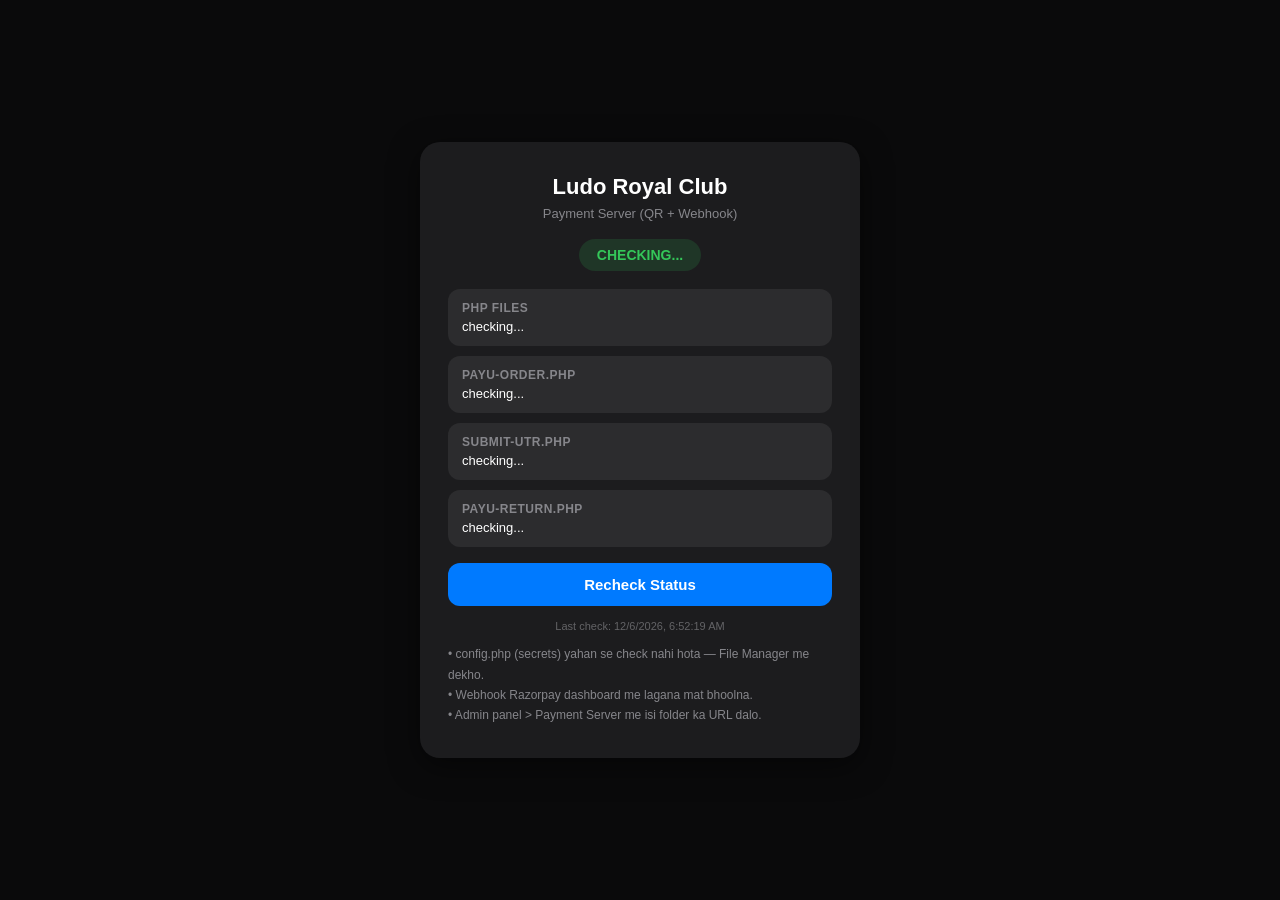
==== BACKEND/api/index.html @ d52b8215 "feat: UPI QR + UTR verification - koi bhi UPI app se pay karo" ====
<!DOCTYPE html>
<html lang="en">
<head>
<meta charset="UTF-8">
<meta name="viewport" content="width=device-width, initial-scale=1.0">
<title>Ludo Royal Club - Payment Server Status</title>
<style>
  * { margin:0; padding:0; box-sizing:border-box; }
  body { font-family:-apple-system,"Segoe UI",Roboto,Arial,sans-serif; background:#0a0a0b; color:#fff; min-height:100vh; display:flex; align-items:center; justify-content:center; padding:20px; }
  .card { background:#1c1c1e; border-radius:20px; padding:32px 28px; max-width:440px; width:100%; text-align:center; box-shadow:0 8px 30px rgba(0,0,0,0.5); }
  h1 { font-size:22px; margin-bottom:6px; }
  p.sub { color:#86868b; font-size:13px; margin-bottom:18px; }
  .badge { display:inline-block; padding:8px 18px; border-radius:999px; font-size:14px; font-weight:700; margin-bottom:18px; }
  .badge.ok { background:rgba(52,199,89,0.15); color:#34c759; }
  .badge.bad { background:rgba(255,59,48,0.15); color:#ff3b30; }
  .row { background:#2c2c2e; border-radius:12px; padding:12px 14px; margin-bottom:10px; text-align:left; font-size:13px; }
  .row b { display:block; margin-bottom:4px; font-size:12px; color:#86868b; text-transform:uppercase; letter-spacing:0.5px; }
  .pass { color:#34c759; font-weight:700; }
  .fail { color:#ff3b30; font-weight:700; }
  button { width:100%; padding:13px; border:none; border-radius:12px; background:#007aff; color:#fff; font-size:15px; font-weight:700; cursor:pointer; margin-top:6px; }
  button:active { opacity:0.8; }
  .time { margin-top:14px; font-size:11px; color:#636366; }
  .hint { margin-top:12px; font-size:12px; color:#86868b; text-align:left; line-height:1.7; }
</style>
</head>
<body>
<div class="card">
  <h1>Ludo Royal Club</h1>
  <p class="sub">Payment Server (QR + Webhook)</p>
  <div class="badge ok" id="main-badge">CHECKING...</div>

  <div class="row"><b>PHP Files</b><span id="t-php">checking...</span></div>
  <div class="row"><b>payu-order.php</b><span id="t-order">checking...</span></div>
  <div class="row"><b>submit-utr.php</b><span id="t-utr">checking...</span></div>
  <div class="row"><b>payu-return.php</b><span id="t-ret">checking...</span></div>

  <button onclick="runCheck()">Recheck Status</button>
  <div class="time" id="t-time"></div>
  <div class="hint">
    • config.php (secrets) yahan se check nahi hota — File Manager me dekho.<br>
    • Webhook Razorpay dashboard me lagana mat bhoolna.<br>
    • Admin panel > Payment Server me isi folder ka URL dalo.
  </div>
</div>

<script>
function set(id, txt, ok) {
  document.getElementById(id).innerHTML =
    '<span class="' + (ok === true ? 'pass' : ok === false ? 'fail' : '') + '">' + txt + '</span>';
}
async function runCheck() {
  document.getElementById('t-time').textContent = 'Last check: ' + new Date().toLocaleString();
  set('t-php', 'checking...', ''); set('t-qr', 'checking...', ''); set('t-wh', 'checking...', '');
  let okCount = 0;

  // payu-order.php GET par "POST only" JSON deta hai = PHP + file OK
  try {
    const r = await fetch('payu-order.php');
    const j = await r.json();
    if (j.error && j.error.includes('POST only')) { set('t-order', 'OK (file live)', true); okCount++; }
    else { set('t-order', 'FAIL: ajeeb jawab', false); }
  } catch (e) { set('t-order', 'FAIL: file nahi mili', false); }

  // submit-utr.php GET par "POST only" JSON deta hai = file OK
  try {
    const r = await fetch('submit-utr.php');
    const j = await r.json();
    if (j.error && j.error.includes('POST only')) { set('t-utr', 'OK (file live)', true); okCount++; }
    else { set('t-utr', 'FAIL: ajeeb jawab', false); }
  } catch (e) { set('t-utr', 'FAIL: file nahi mili', false); }

  // payu-return.php bina data ke error deta hai = file OK
  try {
    const r = await fetch('payu-return.php');
    if (r.ok || r.status === 400) { set('t-ret', 'OK (file live)', true); okCount++; }
    else { set('t-ret', 'FAIL', false); }
  } catch (e) { set('t-ret', 'FAIL: file nahi mili', false); }

  if (okCount === 2) { set('t-php', 'OK (PHP chal raha)', true); }
  else { set('t-php', okCount === 1 ? 'HALF: 1 file missing' : 'FAIL', okCount === 1 ? '' : false); }

  const b = document.getElementById('main-badge');
  const allOk = okCount === 2;
  b.textContent = allOk ? 'SERVER WORKING' : 'SERVER ME PROBLEM HAI';
  b.className = 'badge ' + (allOk ? 'ok' : 'bad');
}
runCheck();
</script>
</body>
</html>
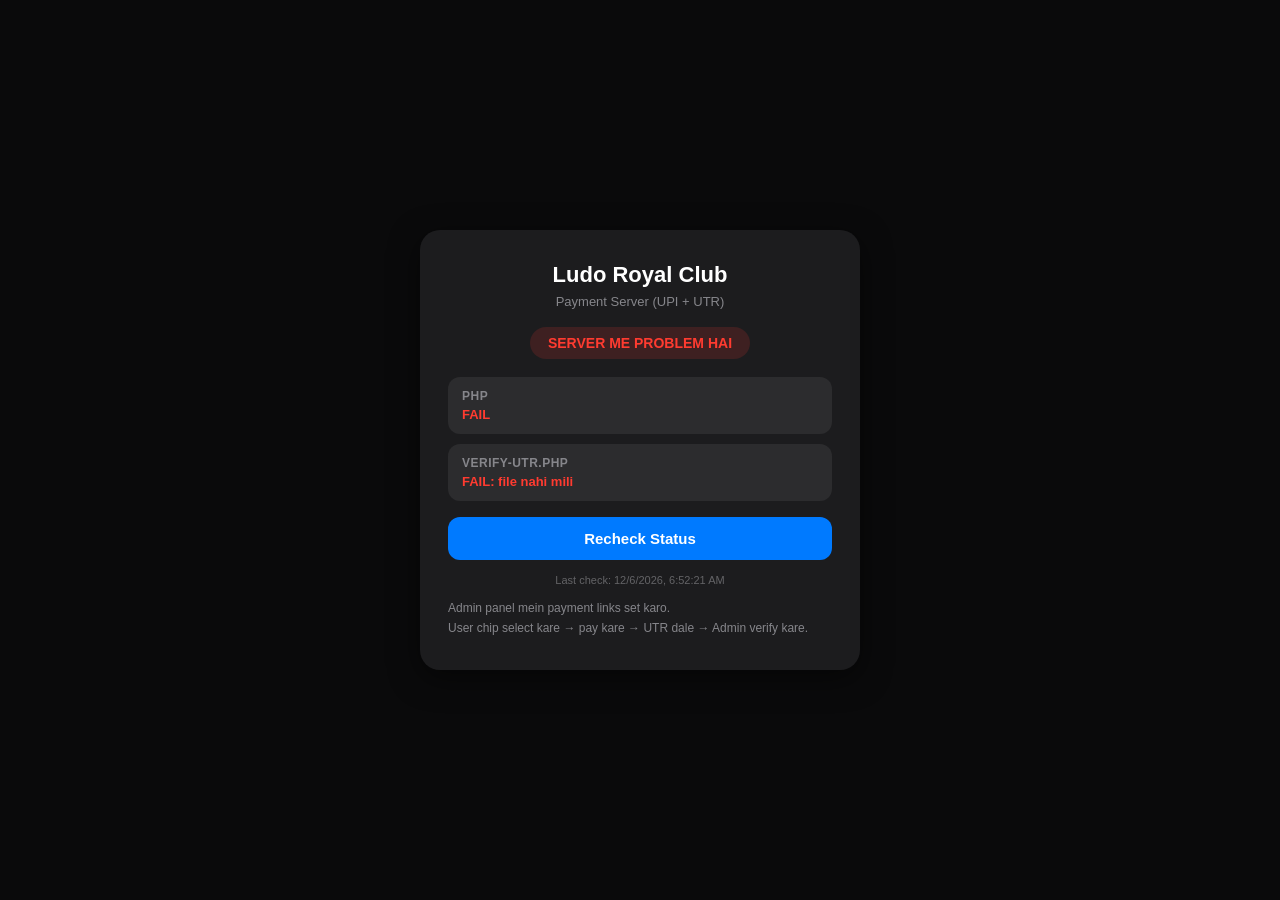
==== commit 5aea51b2: "refactor: removed PayU/Razorpay - clean UPI + UTR flow only" ====
--- a/BACKEND/api/index.html
+++ b/BACKEND/api/index.html
@@ -3,7 +3,7 @@
 <head>
 <meta charset="UTF-8">
 <meta name="viewport" content="width=device-width, initial-scale=1.0">
-<title>Ludo Royal Club - Payment Server Status</title>
+<title>Ludo Royal Club - Payment Server</title>
 <style>
   * { margin:0; padding:0; box-sizing:border-box; }
   body { font-family:-apple-system,"Segoe UI",Roboto,Arial,sans-serif; background:#0a0a0b; color:#fff; min-height:100vh; display:flex; align-items:center; justify-content:center; padding:20px; }
@@ -26,20 +26,17 @@
 <body>
 <div class="card">
   <h1>Ludo Royal Club</h1>
-  <p class="sub">Payment Server (QR + Webhook)</p>
+  <p class="sub">Payment Server (UPI + UTR)</p>
   <div class="badge ok" id="main-badge">CHECKING...</div>
 
-  <div class="row"><b>PHP Files</b><span id="t-php">checking...</span></div>
-  <div class="row"><b>payu-order.php</b><span id="t-order">checking...</span></div>
-  <div class="row"><b>submit-utr.php</b><span id="t-utr">checking...</span></div>
-  <div class="row"><b>payu-return.php</b><span id="t-ret">checking...</span></div>
+  <div class="row"><b>PHP</b><span id="t-php">checking...</span></div>
+  <div class="row"><b>verify-utr.php</b><span id="t-utr">checking...</span></div>
 
   <button onclick="runCheck()">Recheck Status</button>
   <div class="time" id="t-time"></div>
   <div class="hint">
-    • config.php (secrets) yahan se check nahi hota — File Manager me dekho.<br>
-    • Webhook Razorpay dashboard me lagana mat bhoolna.<br>
-    • Admin panel > Payment Server me isi folder ka URL dalo.
+    Admin panel mein payment links set karo.<br/>
+    User chip select kare → pay kare → UTR dale → Admin verify kare.
   </div>
 </div>
 
@@ -50,37 +47,21 @@
 }
 async function runCheck() {
   document.getElementById('t-time').textContent = 'Last check: ' + new Date().toLocaleString();
-  set('t-php', 'checking...', ''); set('t-qr', 'checking...', ''); set('t-wh', 'checking...', '');
+  set('t-php', 'checking...', ''); set('t-utr', 'checking...', '');
   let okCount = 0;
 
-  // payu-order.php GET par "POST only" JSON deta hai = PHP + file OK
   try {
-    const r = await fetch('payu-order.php');
-    const j = await r.json();
-    if (j.error && j.error.includes('POST only')) { set('t-order', 'OK (file live)', true); okCount++; }
-    else { set('t-order', 'FAIL: ajeeb jawab', false); }
-  } catch (e) { set('t-order', 'FAIL: file nahi mili', false); }
-
-  // submit-utr.php GET par "POST only" JSON deta hai = file OK
-  try {
-    const r = await fetch('submit-utr.php');
+    const r = await fetch('verify-utr.php');
     const j = await r.json();
     if (j.error && j.error.includes('POST only')) { set('t-utr', 'OK (file live)', true); okCount++; }
     else { set('t-utr', 'FAIL: ajeeb jawab', false); }
   } catch (e) { set('t-utr', 'FAIL: file nahi mili', false); }
 
-  // payu-return.php bina data ke error deta hai = file OK
-  try {
-    const r = await fetch('payu-return.php');
-    if (r.ok || r.status === 400) { set('t-ret', 'OK (file live)', true); okCount++; }
-    else { set('t-ret', 'FAIL', false); }
-  } catch (e) { set('t-ret', 'FAIL: file nahi mili', false); }
-
-  if (okCount === 2) { set('t-php', 'OK (PHP chal raha)', true); }
-  else { set('t-php', okCount === 1 ? 'HALF: 1 file missing' : 'FAIL', okCount === 1 ? '' : false); }
+  if (okCount === 1) { set('t-php', 'OK (PHP chal raha)', true); }
+  else { set('t-php', 'FAIL', false); }
 
   const b = document.getElementById('main-badge');
-  const allOk = okCount === 2;
+  const allOk = okCount === 1;
   b.textContent = allOk ? 'SERVER WORKING' : 'SERVER ME PROBLEM HAI';
   b.className = 'badge ' + (allOk ? 'ok' : 'bad');
 }
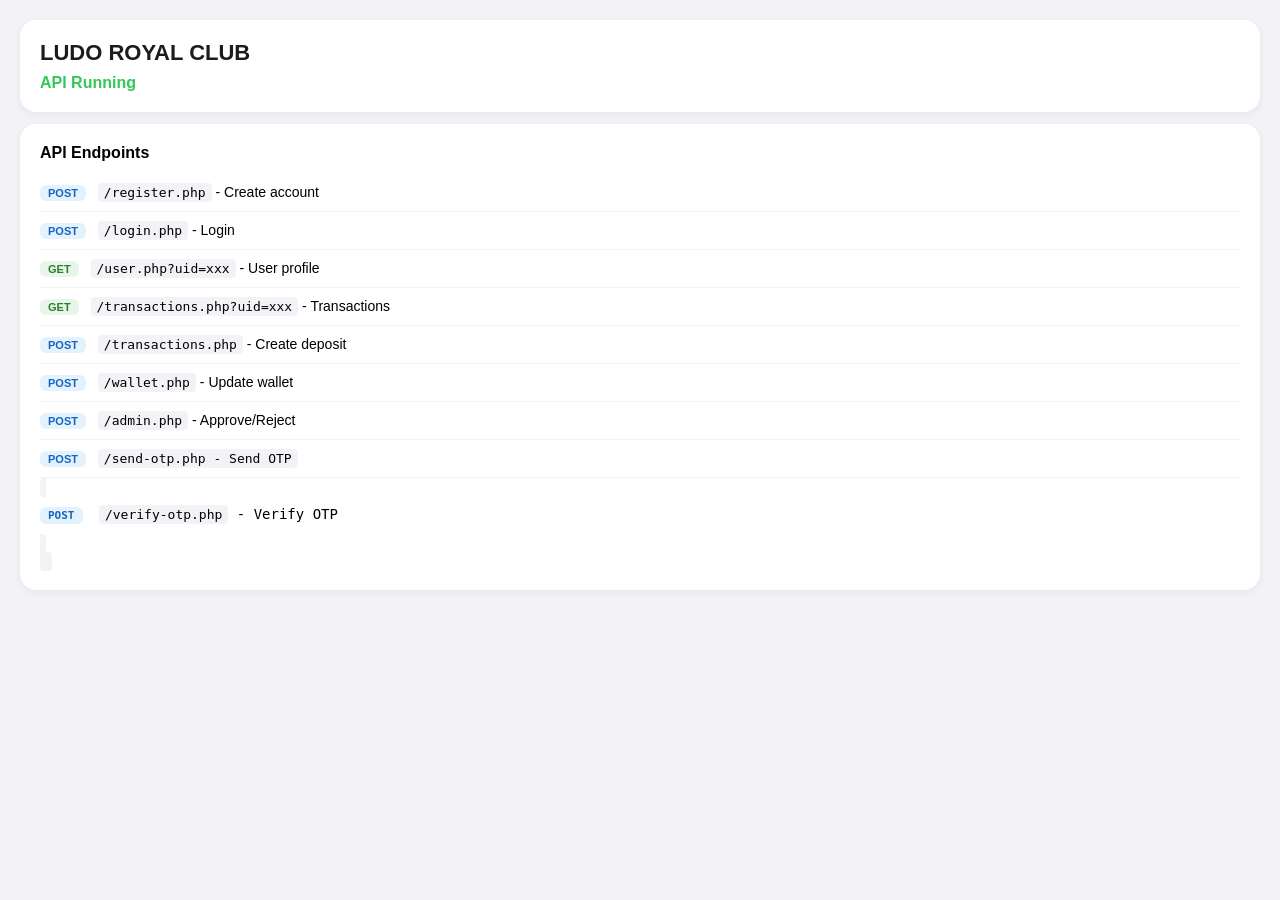
==== commit 0352e570: "feat: PHP + SQLite backend - register, login, profile, wallet, admin APIs" ====
--- a/BACKEND/api/index.html
+++ b/BACKEND/api/index.html
@@ -1,71 +1,42 @@
 <!DOCTYPE html>
-<html lang="en">
+<html>
 <head>
-<meta charset="UTF-8">
-<meta name="viewport" content="width=device-width, initial-scale=1.0">
-<title>Ludo Royal Club - Payment Server</title>
-<style>
-  * { margin:0; padding:0; box-sizing:border-box; }
-  body { font-family:-apple-system,"Segoe UI",Roboto,Arial,sans-serif; background:#0a0a0b; color:#fff; min-height:100vh; display:flex; align-items:center; justify-content:center; padding:20px; }
-  .card { background:#1c1c1e; border-radius:20px; padding:32px 28px; max-width:440px; width:100%; text-align:center; box-shadow:0 8px 30px rgba(0,0,0,0.5); }
-  h1 { font-size:22px; margin-bottom:6px; }
-  p.sub { color:#86868b; font-size:13px; margin-bottom:18px; }
-  .badge { display:inline-block; padding:8px 18px; border-radius:999px; font-size:14px; font-weight:700; margin-bottom:18px; }
-  .badge.ok { background:rgba(52,199,89,0.15); color:#34c759; }
-  .badge.bad { background:rgba(255,59,48,0.15); color:#ff3b30; }
-  .row { background:#2c2c2e; border-radius:12px; padding:12px 14px; margin-bottom:10px; text-align:left; font-size:13px; }
-  .row b { display:block; margin-bottom:4px; font-size:12px; color:#86868b; text-transform:uppercase; letter-spacing:0.5px; }
-  .pass { color:#34c759; font-weight:700; }
-  .fail { color:#ff3b30; font-weight:700; }
-  button { width:100%; padding:13px; border:none; border-radius:12px; background:#007aff; color:#fff; font-size:15px; font-weight:700; cursor:pointer; margin-top:6px; }
-  button:active { opacity:0.8; }
-  .time { margin-top:14px; font-size:11px; color:#636366; }
-  .hint { margin-top:12px; font-size:12px; color:#86868b; text-align:left; line-height:1.7; }
-</style>
+    <meta charset="UTF-8">
+    <meta name="viewport" content="width=device-width, initial-scale=1.0">
+    <title>LUDO ROYAL CLUB - API</title>
+    <style>
+        * { margin: 0; padding: 0; box-sizing: border-box; }
+        body { font-family: -apple-system, sans-serif; background: #f2f2f7; padding: 20px; }
+        .card { background: #fff; border-radius: 16px; padding: 20px; margin-bottom: 12px; box-shadow: 0 2px 8px rgba(0,0,0,0.06); }
+        h1 { font-size: 22px; color: #1c1c1e; margin-bottom: 8px; }
+        .status { color: #34c759; font-weight: 700; }
+        .api-list { list-style: none; }
+        .api-list li { padding: 10px 0; border-bottom: 1px solid #f2f2f7; font-size: 14px; }
+        .api-list li:last-child { border: none; }
+        .method { display: inline-block; padding: 2px 8px; border-radius: 6px; font-size: 11px; font-weight: 700; margin-right: 8px; }
+        .get { background: #e8f5e9; color: #2e7d32; }
+        .post { background: #e3f2fd; color: #1565c0; }
+        code { background: #f2f2f7; padding: 2px 6px; border-radius: 4px; font-size: 13px; }
+    </style>
 </head>
 <body>
-<div class="card">
-  <h1>Ludo Royal Club</h1>
-  <p class="sub">Payment Server (UPI + UTR)</p>
-  <div class="badge ok" id="main-badge">CHECKING...</div>
-
-  <div class="row"><b>PHP</b><span id="t-php">checking...</span></div>
-  <div class="row"><b>verify-utr.php</b><span id="t-utr">checking...</span></div>
-
-  <button onclick="runCheck()">Recheck Status</button>
-  <div class="time" id="t-time"></div>
-  <div class="hint">
-    Admin panel mein payment links set karo.<br/>
-    User chip select kare → pay kare → UTR dale → Admin verify kare.
-  </div>
-</div>
-
-<script>
-function set(id, txt, ok) {
-  document.getElementById(id).innerHTML =
-    '<span class="' + (ok === true ? 'pass' : ok === false ? 'fail' : '') + '">' + txt + '</span>';
-}
-async function runCheck() {
-  document.getElementById('t-time').textContent = 'Last check: ' + new Date().toLocaleString();
-  set('t-php', 'checking...', ''); set('t-utr', 'checking...', '');
-  let okCount = 0;
-
-  try {
-    const r = await fetch('verify-utr.php');
-    const j = await r.json();
-    if (j.error && j.error.includes('POST only')) { set('t-utr', 'OK (file live)', true); okCount++; }
-    else { set('t-utr', 'FAIL: ajeeb jawab', false); }
-  } catch (e) { set('t-utr', 'FAIL: file nahi mili', false); }
-
-  if (okCount === 1) { set('t-php', 'OK (PHP chal raha)', true); }
-  else { set('t-php', 'FAIL', false); }
-
-  const b = document.getElementById('main-badge');
-  const allOk = okCount === 1;
-  b.textContent = allOk ? 'SERVER WORKING' : 'SERVER ME PROBLEM HAI';
-  b.className = 'badge ' + (allOk ? 'ok' : 'bad');
-}
-runCheck();
-</script>
+    <div class="card">
+        <h1>LUDO ROYAL CLUB</h1>
+        <p class="status">API Running</p>
+    </div>
+    <div class="card">
+        <h2 style="font-size:16px; margin-bottom:12px;">API Endpoints</h2>
+        <ul class="api-list">
+            <li><span class="method post">POST</span> <code>/register.php</code> - Create account</li>
+            <li><span class="method post">POST</span> <code>/login.php</code> - Login</li>
+            <li><span class="method get">GET</span> <code>/user.php?uid=xxx</code> - User profile</li>
+            <li><span class="method get">GET</span> <code>/transactions.php?uid=xxx</code> - Transactions</li>
+            <li><span class="method post">POST</span> <code>/transactions.php</code> - Create deposit</li>
+            <li><span class="method post">POST</span> <code>/wallet.php</code> - Update wallet</li>
+            <li><span class="method post">POST</span> <code>/admin.php</code> - Approve/Reject</li>
+            <li><span class="method post">POST</span> <code>/send-otp.php</span> - Send OTP</li>
+            <li><span class="method post">POST</span> <code>/verify-otp.php</code> - Verify OTP</li>
+        </ul>
+    </div>
 </body>
 </html>
